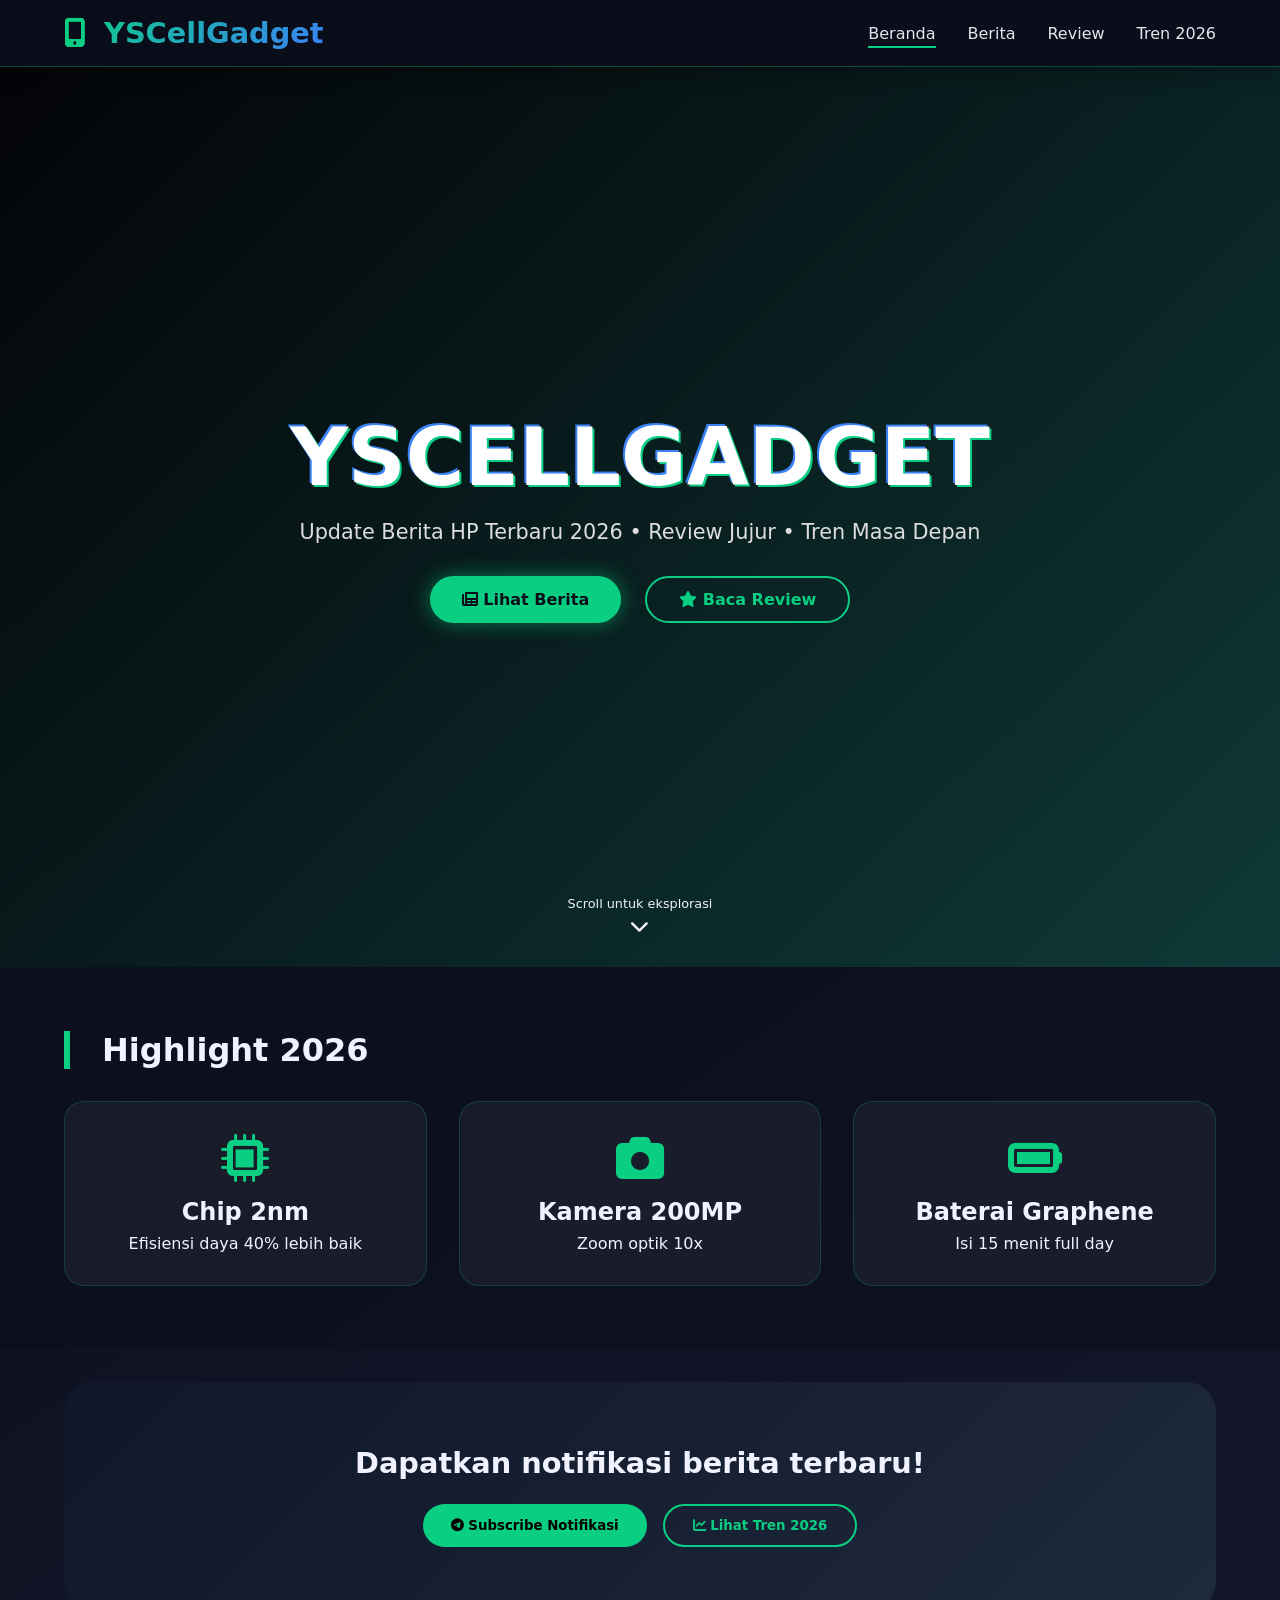
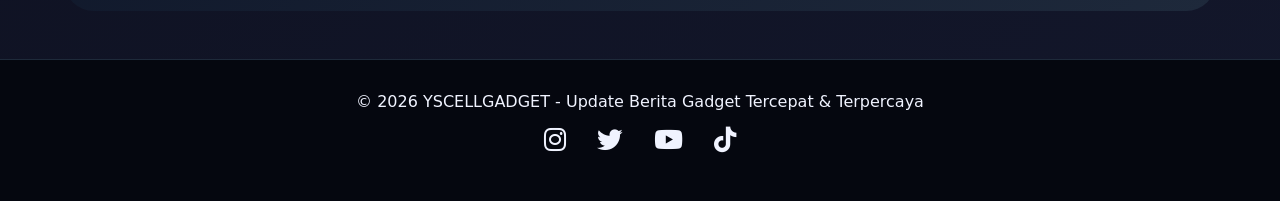
==== index.html @ 7f659b4b "Add files via upload" ====
<!DOCTYPE html>
<html lang="id">
<head>
    <meta charset="UTF-8">
    <meta name="viewport" content="width=device-width, initial-scale=1.0, user-scalable=yes">
    <title>YSCELLGADGET - Berita Gadget HP Terbaru 2026</title>
    <link rel="stylesheet" href="style.css">
    <!-- Font Awesome 6 (free) -->
    <link rel="stylesheet" href="https://cdnjs.cloudflare.com/ajax/libs/font-awesome/6.0.0-beta3/css/all.min.css">
</head>
<body>

<!-- NAVBAR -->
<nav class="navbar">
    <div class="logo">
        <i class="fas fa-mobile-alt"></i> YSCellGadget
    </div>
    <ul class="nav-links">
        <li><a href="#" data-page="home">Beranda</a></li>
        <li><a href="#" data-page="news">Berita</a></li>
        <li><a href="#" data-page="review">Review</a></li>
        <li><a href="#" data-page="trend">Tren 2026</a></li>
    </ul>
    <div class="menu-toggle" id="mobile-menu">
        <i class="fas fa-bars"></i>
    </div>
</nav>

<!-- MAIN CONTENT CONTAINER -->
<main id="main-content">
    <!-- HOME PAGE (dengan video background) -->
    <div id="home-page" class="page active-page">
        <!-- Video Background Hero -->
        <section class="video-hero">
            <video autoplay muted loop id="bg-video">
                <source src="https://www.image2url.com/r2/default/videos/1780243328849-69c71607-d5f4-4eeb-b271-77d3aed710c5.mp4" type="video/mp4">
                <!-- Fallback jika video tidak bisa diputar -->
                <source src="https://www.image2url.com/r2/default/videos/1780243328849-69c71607-d5f4-4eeb-b271-77d3aed710c5.mp4" type="video/mp4">
            </video>
            <div class="video-overlay"></div>
            <div class="hero-content">
                <h1 class="glitch-text">YSCELLGADGET</h1>
                <p class="hero-subtitle">Update Berita HP Terbaru 2026 • Review Jujur • Tren Masa Depan</p>
                <div class="hero-buttons">
                    <button class="hero-btn primary" data-nav="news"><i class="fas fa-newspaper"></i> Lihat Berita</button>
                    <button class="hero-btn secondary" data-nav="review"><i class="fas fa-star"></i> Baca Review</button>
                </div>
            </div>
            <div class="scroll-indicator">
                <span>Scroll untuk eksplorasi</span>
                <i class="fas fa-chevron-down"></i>
            </div>
        </section>

        <!-- Featured Products / Highlight -->
        <section class="featured-section">
            <h2 class="section-title"><i class="fas fa-fire-flame"></i> Highlight 2026</h2>
            <div class="featured-grid">
                <div class="featured-card">
                    <i class="fas fa-microchip"></i>
                    <h3>Chip 2nm</h3>
                    <p>Efisiensi daya 40% lebih baik</p>
                </div>
                <div class="featured-card">
                    <i class="fas fa-camera"></i>
                    <h3>Kamera 200MP</h3>
                    <p>Zoom optik 10x</p>
                </div>
                <div class="featured-card">
                    <i class="fas fa-battery-full"></i>
                    <h3>Baterai Graphene</h3>
                    <p>Isi 15 menit full day</p>
                </div>
            </div>
        </section>

        <!-- CTA Section -->
        <section class="cta-section">
            <h3>Dapatkan notifikasi berita terbaru!</h3>
            <div class="cta-buttons">
                <button class="cta-btn" id="subscribeNotif"><i class="fab fa-telegram"></i> Subscribe Notifikasi</button>
                <button class="cta-btn outline" data-nav="trend"><i class="fas fa-chart-line"></i> Lihat Tren 2026</button>
            </div>
        </section>
    </div>

    <!-- NEWS PAGE -->
    <div id="news-page" class="page">
        <section class="news-section">
            <h2 class="section-title"><i class="fas fa-newspaper"></i> Berita HP Terbaru 2026</h2>
            <div class="news-grid" id="newsGrid">
                <!-- Card akan diisi JavaScript -->
            </div>
        </section>
    </div>

    <!-- REVIEW PAGE -->
    <div id="review-page" class="page">
        <section class="review-section">
            <h2 class="section-title"><i class="fas fa-star"></i> Review Gadget 2026</h2>
            <div class="review-grid" id="reviewGrid"></div>
        </section>
    </div>

    <!-- TREND 2026 PAGE -->
    <div id="trend-page" class="page">
        <section class="trend-section">
            <h2 class="section-title"><i class="fas fa-chart-line"></i> Tren Teknologi 2026</h2>
            <div class="trend-container" id="trendContainer"></div>
        </section>
    </div>
</main>

<!-- SLIDER SECTION (hanya di home? tapi kita tampilkan di home melalui js? Biar rapi, home sudah punya video hero) -->
<!-- Tapi kita akan tambahkan slider kecil di home jika ingin, tapi karena sudah ada video, cukup -->

<!-- POPUP MODAL (animated popup) -->
<div id="newsModal" class="modal">
    <div class="modal-content">
        <span class="close-modal">&times;</span>
        <i class="fas fa-mobile-alt modal-icon"></i>
        <h3 id="modalTitle">Judul Berita</h3>
        <p id="modalDetail">Detail berita akan muncul di sini dengan animasi popup yang keren.</p>
        <button id="modalCloseBtn">Tutup</button>
    </div>
</div>

<!-- TOAST NOTIFICATION -->
<div id="toast" class="toast">
    <i class="fas fa-check-circle"></i>
    <span id="toastMessage">Notifikasi berhasil!</span>
</div>

<!-- FOOTER -->
<footer>
    <p>&copy; 2026 YSCELLGADGET - Update Berita Gadget Tercepat & Terpercaya</p>
    <div class="social-icons">
        <i class="fab fa-instagram"></i>
        <i class="fab fa-twitter"></i>
        <i class="fab fa-youtube"></i>
        <i class="fab fa-tiktok"></i>
    </div>
</footer>

<script src="script.js"></script>
</body>
</html>
---- style.css ----
/* RESET & GLOBAL */
* {
    margin: 0;
    padding: 0;
    box-sizing: border-box;
    font-family: 'Poppins', system-ui, -apple-system, 'Segoe UI', Roboto, sans-serif;
}

body {
    background: linear-gradient(145deg, #0b0d1a 0%, #13172b 100%);
    color: #f0f3ff;
    overflow-x: hidden;
}

/* navbar */
.navbar {
    display: flex;
    justify-content: space-between;
    align-items: center;
    padding: 1rem 5%;
    background: rgba(10, 15, 27, 0.85);
    backdrop-filter: blur(12px);
    position: sticky;
    top: 0;
    z-index: 100;
    border-bottom: 1px solid rgba(10, 207, 131, 0.3);
    box-shadow: 0 5px 20px rgba(0,0,0,0.3);
}

.logo {
    font-size: 1.8rem;
    font-weight: bold;
    background: linear-gradient(135deg, #0acf83, #3b82f6);
    -webkit-background-clip: text;
    background-clip: text;
    color: transparent;
}
.logo i {
    background: none;
    color: #0acf83;
    margin-right: 8px;
}

.nav-links {
    display: flex;
    gap: 2rem;
    list-style: none;
}
.nav-links a {
    color: #e2e8f0;
    text-decoration: none;
    font-weight: 500;
    transition: 0.3s;
    position: relative;
}
.nav-links a::after {
    content: '';
    position: absolute;
    bottom: -5px;
    left: 0;
    width: 0%;
    height: 2px;
    background: #0acf83;
    transition: 0.3s;
}
.nav-links a:hover::after,
.nav-links a.active-link::after {
    width: 100%;
}
.nav-links a:hover {
    color: #0acf83;
}

.menu-toggle {
    display: none;
    font-size: 1.8rem;
    cursor: pointer;
}

/* PAGE NAVIGATION */
.page {
    display: none;
    animation: fadeInPage 0.5s ease;
}
.active-page {
    display: block;
}
@keyframes fadeInPage {
    from { opacity: 0; transform: translateY(20px); }
    to { opacity: 1; transform: translateY(0); }
}

/* VIDEO HERO SECTION */
.video-hero {
    position: relative;
    height: 100vh;
    overflow: hidden;
    display: flex;
    align-items: center;
    justify-content: center;
}
#bg-video {
    position: absolute;
    top: 50%;
    left: 50%;
    min-width: 100%;
    min-height: 100%;
    width: auto;
    height: auto;
    transform: translateX(-50%) translateY(-50%);
    object-fit: cover;
    z-index: 1;
}
.video-overlay {
    position: absolute;
    top: 0;
    left: 0;
    width: 100%;
    height: 100%;
    background: linear-gradient(135deg, rgba(0,0,0,0.7), rgba(10,207,131,0.2));
    z-index: 2;
}
.hero-content {
    position: relative;
    z-index: 3;
    text-align: center;
    color: white;
    padding: 2rem;
    animation: slideUpFade 1s ease;
}
@keyframes slideUpFade {
    from { opacity: 0; transform: translateY(50px); }
    to { opacity: 1; transform: translateY(0); }
}
.glitch-text {
    font-size: 5rem;
    font-weight: bold;
    text-shadow: 2px 2px 0px #0acf83, -2px -2px 0px #3b82f6;
    animation: glitch 3s infinite;
}
@keyframes glitch {
    0%, 100% { transform: skew(0deg, 0deg); }
    95% { transform: skew(0deg, 0deg); }
    96% { transform: skew(5deg, 2deg); }
    97% { transform: skew(-3deg, -1deg); }
    98% { transform: skew(2deg, 1deg); }
}
.hero-subtitle {
    font-size: 1.3rem;
    margin: 1rem 0 2rem;
    color: #ddd;
}
.hero-buttons {
    display: flex;
    gap: 1.5rem;
    justify-content: center;
    flex-wrap: wrap;
}
.hero-btn {
    padding: 12px 32px;
    border-radius: 50px;
    font-size: 1rem;
    font-weight: bold;
    cursor: pointer;
    transition: 0.3s;
    border: none;
}
.hero-btn.primary {
    background: #0acf83;
    color: #0a0f1a;
    box-shadow: 0 0 20px rgba(10,207,131,0.5);
}
.hero-btn.primary:hover {
    transform: scale(1.05);
    background: #08b36f;
    box-shadow: 0 0 30px rgba(10,207,131,0.8);
}
.hero-btn.secondary {
    background: transparent;
    border: 2px solid #0acf83;
    color: #0acf83;
}
.hero-btn.secondary:hover {
    background: #0acf83;
    color: #0a0f1a;
    transform: scale(1.05);
}
.scroll-indicator {
    position: absolute;
    bottom: 30px;
    left: 50%;
    transform: translateX(-50%);
    z-index: 3;
    text-align: center;
    animation: bounce 2s infinite;
    cursor: pointer;
}
.scroll-indicator span {
    display: block;
    font-size: 0.8rem;
    margin-bottom: 5px;
}
.scroll-indicator i {
    font-size: 1.2rem;
}
@keyframes bounce {
    0%, 100% { transform: translateX(-50%) translateY(0); }
    50% { transform: translateX(-50%) translateY(10px); }
}

/* FEATURED SECTION */
.featured-section {
    padding: 4rem 5%;
    background: rgba(10, 15, 27, 0.5);
}
.section-title {
    font-size: 2rem;
    margin-bottom: 2rem;
    display: flex;
    align-items: center;
    gap: 12px;
    border-left: 6px solid #0acf83;
    padding-left: 20px;
}
.featured-grid {
    display: grid;
    grid-template-columns: repeat(auto-fit, minmax(250px, 1fr));
    gap: 2rem;
}
.featured-card {
    background: rgba(255,255,255,0.05);
    backdrop-filter: blur(10px);
    padding: 2rem;
    border-radius: 20px;
    text-align: center;
    transition: 0.3s;
    border: 1px solid rgba(10,207,131,0.2);
}
.featured-card:hover {
    transform: translateY(-10px);
    border-color: #0acf83;
}
.featured-card i {
    font-size: 3rem;
    color: #0acf83;
    margin-bottom: 1rem;
}
.featured-card h3 {
    font-size: 1.5rem;
    margin-bottom: 0.5rem;
}

/* CTA SECTION */
.cta-section {
    text-align: center;
    padding: 4rem 2rem;
    background: linear-gradient(135deg, #0f172a, #1e293b);
    margin: 2rem 5%;
    border-radius: 30px;
}
.cta-section h3 {
    font-size: 1.8rem;
    margin-bottom: 1.5rem;
}
.cta-buttons {
    display: flex;
    gap: 1rem;
    justify-content: center;
    flex-wrap: wrap;
}
.cta-btn {
    padding: 12px 28px;
    border-radius: 40px;
    background: #0acf83;
    border: none;
    font-weight: bold;
    cursor: pointer;
    transition: 0.3s;
}
.cta-btn.outline {
    background: transparent;
    border: 2px solid #0acf83;
    color: #0acf83;
}
.cta-btn:hover {
    transform: scale(1.05);
    background: #08b36f;
}
.cta-btn.outline:hover {
    background: #0acf83;
    color: #0a0f1a;
}

/* NEWS GRID SECTION */
.news-section, .review-section, .trend-section {
    padding: 3rem 5%;
    max-width: 1400px;
    margin: auto;
}
.news-grid, .review-grid {
    display: grid;
    grid-template-columns: repeat(auto-fit, minmax(300px, 1fr));
    gap: 2rem;
}
.news-card, .review-card {
    background: rgba(255,255,255,0.05);
    backdrop-filter: blur(5px);
    border-radius: 28px;
    overflow: hidden;
    transition: transform 0.4s, box-shadow 0.3s;
    border: 1px solid rgba(10,207,131,0.2);
}
.news-card:hover, .review-card:hover {
    transform: translateY(-10px);
    box-shadow: 0 20px 30px -10px rgba(0,0,0,0.5);
    border-color: #0acf83;
}
.news-card img, .review-card img {
    width: 100%;
    height: 200px;
    object-fit: cover;
}
.news-content, .review-content {
    padding: 1.5rem;
}
.read-more, .review-btn {
    background: none;
    border: none;
    color: #0acf83;
    font-weight: bold;
    cursor: pointer;
    transition: 0.2s;
    font-size: 1rem;
}
.read-more:hover, .review-btn:hover {
    letter-spacing: 1px;
    color: #55e0a5;
}
.rating {
    color: #ffc107;
    margin: 10px 0;
}

/* TREND CONTAINER */
.trend-container {
    display: grid;
    grid-template-columns: repeat(auto-fit, minmax(280px, 1fr));
    gap: 2rem;
}
.trend-card {
    background: linear-gradient(135deg, rgba(10,207,131,0.1), rgba(59,130,246,0.1));
    padding: 2rem;
    border-radius: 28px;
    text-align: center;
    border: 1px solid rgba(10,207,131,0.3);
    transition: 0.3s;
}
.trend-card:hover {
    transform: scale(1.02);
    border-color: #0acf83;
}
.trend-card i {
    font-size: 3rem;
    color: #0acf83;
}
.trend-number {
    font-size: 2rem;
    font-weight: bold;
    color: #0acf83;
    margin: 1rem 0;
}

/* MODAL POPUP */
.modal {
    display: none;
    position: fixed;
    top: 0; left: 0;
    width: 100%; height: 100%;
    background-color: rgba(0,0,0,0.8);
    backdrop-filter: blur(12px);
    z-index: 1000;
    justify-content: center;
    align-items: center;
}
.modal-content {
    background: linear-gradient(135deg, #1e293b, #0f172a);
    max-width: 500px;
    width: 85%;
    border-radius: 32px;
    padding: 2rem;
    text-align: center;
    border: 1px solid #0acf83;
    animation: popIn 0.5s cubic-bezier(0.34, 1.2, 0.64, 1);
}
.modal-icon {
    font-size: 3rem;
    color: #0acf83;
    margin-bottom: 1rem;
}
@keyframes popIn {
    0% { transform: scale(0.6); opacity: 0; }
    100% { transform: scale(1); opacity: 1; }
}
.close-modal {
    position: absolute;
    top: 18px;
    right: 22px;
    font-size: 2rem;
    cursor: pointer;
    transition: 0.2s;
}
.close-modal:hover {
    color: #0acf83;
    transform: rotate(90deg);
}
#modalCloseBtn {
    background: #0acf83;
    border: none;
    padding: 12px 24px;
    border-radius: 40px;
    font-weight: bold;
    cursor: pointer;
    margin-top: 10px;
}

/* TOAST NOTIFICATION */
.toast {
    position: fixed;
    bottom: 30px;
    right: 30px;
    background: #0acf83;
    color: #0a0f1a;
    padding: 1rem 2rem;
    border-radius: 50px;
    display: flex;
    align-items: center;
    gap: 12px;
    transform: translateX(400px);
    transition: transform 0.3s ease;
    z-index: 1100;
    font-weight: bold;
}
.toast.show {
    transform: translateX(0);
}
.toast i {
    font-size: 1.3rem;
}

/* footer */
footer {
    text-align: center;
    padding: 2rem;
    background: #05070f;
    margin-top: 3rem;
    border-top: 1px solid #1e2a3a;
}
.social-icons i {
    font-size: 1.6rem;
    margin: 1rem 0.8rem;
    cursor: pointer;
    transition: 0.2s;
}
.social-icons i:hover {
    color: #0acf83;
    transform: translateY(-5px);
}

/* responsive */
@media (max-width: 768px) {
    .nav-links {
        display: none;
        flex-direction: column;
        position: absolute;
        top: 70px;
        left: 0;
        width: 100%;
        background: #0b0e1ae6;
        backdrop-filter: blur(20px);
        padding: 1rem;
        text-align: center;
        gap: 1rem;
    }
    .nav-links.active {
        display: flex;
    }
    .menu-toggle {
        display: block;
    }
    .glitch-text {
        font-size: 2.5rem;
    }
    .hero-subtitle {
        font-size: 1rem;
    }
}
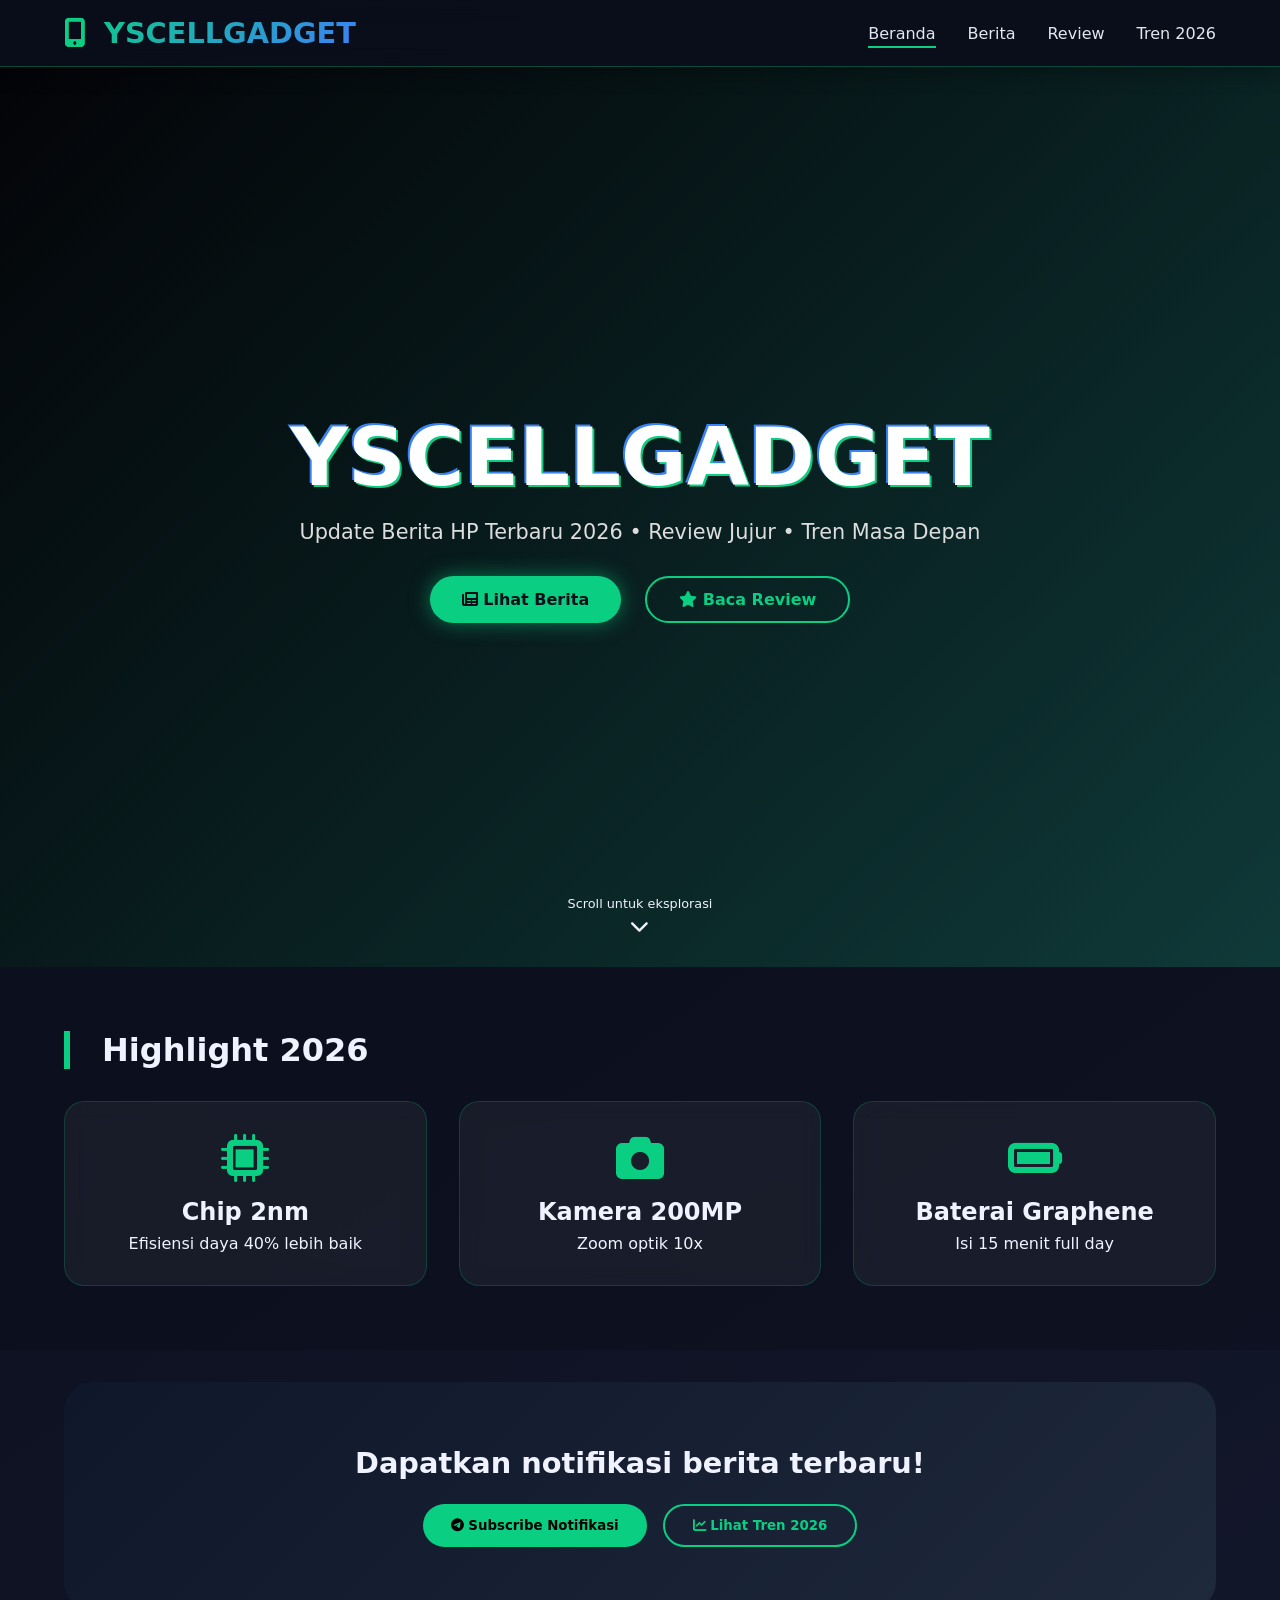
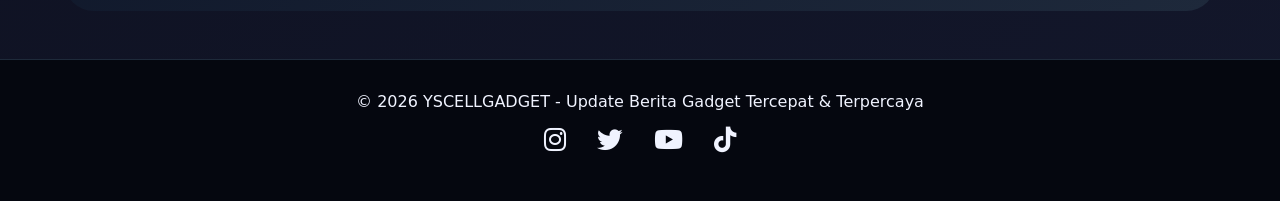
==== commit f4b1e365: "Add files via upload" ====
--- a/index.html
+++ b/index.html
@@ -5,15 +5,13 @@
     <meta name="viewport" content="width=device-width, initial-scale=1.0, user-scalable=yes">
     <title>YSCELLGADGET - Berita Gadget HP Terbaru 2026</title>
     <link rel="stylesheet" href="style.css">
-    <!-- Font Awesome 6 (free) -->
     <link rel="stylesheet" href="https://cdnjs.cloudflare.com/ajax/libs/font-awesome/6.0.0-beta3/css/all.min.css">
 </head>
 <body>
 
-<!-- NAVBAR -->
 <nav class="navbar">
     <div class="logo">
-        <i class="fas fa-mobile-alt"></i> YSCellGadget
+        <i class="fas fa-mobile-alt"></i> YSCELLGADGET
     </div>
     <ul class="nav-links">
         <li><a href="#" data-page="home">Beranda</a></li>
@@ -26,15 +24,10 @@
     </div>
 </nav>
 
-<!-- MAIN CONTENT CONTAINER -->
 <main id="main-content">
-    <!-- HOME PAGE (dengan video background) -->
     <div id="home-page" class="page active-page">
-        <!-- Video Background Hero -->
         <section class="video-hero">
             <video autoplay muted loop id="bg-video">
-                <source src="https://www.image2url.com/r2/default/videos/1780243328849-69c71607-d5f4-4eeb-b271-77d3aed710c5.mp4" type="video/mp4">
-                <!-- Fallback jika video tidak bisa diputar -->
                 <source src="https://www.image2url.com/r2/default/videos/1780243328849-69c71607-d5f4-4eeb-b271-77d3aed710c5.mp4" type="video/mp4">
             </video>
             <div class="video-overlay"></div>
@@ -52,7 +45,6 @@
             </div>
         </section>
 
-        <!-- Featured Products / Highlight -->
         <section class="featured-section">
             <h2 class="section-title"><i class="fas fa-fire-flame"></i> Highlight 2026</h2>
             <div class="featured-grid">
@@ -74,7 +66,6 @@
             </div>
         </section>
 
-        <!-- CTA Section -->
         <section class="cta-section">
             <h3>Dapatkan notifikasi berita terbaru!</h3>
             <div class="cta-buttons">
@@ -84,17 +75,13 @@
         </section>
     </div>
 
-    <!-- NEWS PAGE -->
     <div id="news-page" class="page">
         <section class="news-section">
             <h2 class="section-title"><i class="fas fa-newspaper"></i> Berita HP Terbaru 2026</h2>
-            <div class="news-grid" id="newsGrid">
-                <!-- Card akan diisi JavaScript -->
-            </div>
+            <div class="news-grid" id="newsGrid"></div>
         </section>
     </div>
 
-    <!-- REVIEW PAGE -->
     <div id="review-page" class="page">
         <section class="review-section">
             <h2 class="section-title"><i class="fas fa-star"></i> Review Gadget 2026</h2>
@@ -102,7 +89,6 @@
         </section>
     </div>
 
-    <!-- TREND 2026 PAGE -->
     <div id="trend-page" class="page">
         <section class="trend-section">
             <h2 class="section-title"><i class="fas fa-chart-line"></i> Tren Teknologi 2026</h2>
@@ -111,27 +97,21 @@
     </div>
 </main>
 
-<!-- SLIDER SECTION (hanya di home? tapi kita tampilkan di home melalui js? Biar rapi, home sudah punya video hero) -->
-<!-- Tapi kita akan tambahkan slider kecil di home jika ingin, tapi karena sudah ada video, cukup -->
-
-<!-- POPUP MODAL (animated popup) -->
 <div id="newsModal" class="modal">
     <div class="modal-content">
         <span class="close-modal">&times;</span>
         <i class="fas fa-mobile-alt modal-icon"></i>
         <h3 id="modalTitle">Judul Berita</h3>
-        <p id="modalDetail">Detail berita akan muncul di sini dengan animasi popup yang keren.</p>
+        <p id="modalDetail">Detail berita akan muncul di sini.</p>
         <button id="modalCloseBtn">Tutup</button>
     </div>
 </div>
 
-<!-- TOAST NOTIFICATION -->
 <div id="toast" class="toast">
     <i class="fas fa-check-circle"></i>
     <span id="toastMessage">Notifikasi berhasil!</span>
 </div>
 
-<!-- FOOTER -->
 <footer>
     <p>&copy; 2026 YSCELLGADGET - Update Berita Gadget Tercepat & Terpercaya</p>
     <div class="social-icons">
@@ -143,5 +123,31 @@
 </footer>
 
 <script src="script.js"></script>
+<script>
+    // Auto-refresh data ketika admin mengupdate (setiap 5 detik)
+    let lastDataHash = '';
+    
+    function checkForUpdates() {
+        const currentNews = localStorage.getItem('yscellgadget_news');
+        const currentReviews = localStorage.getItem('yscellgadget_reviews');
+        const currentTrends = localStorage.getItem('yscellgadget_trends');
+        const currentHash = (currentNews || '') + (currentReviews || '') + (currentTrends || '');
+        
+        if (currentHash !== lastDataHash && lastDataHash !== '') {
+            // Data berubah, reload konten
+            if (window.loadAllDataFromStorage) {
+                window.loadAllDataFromStorage();
+            }
+            if (window.renderNews) window.renderNews();
+            if (window.renderReviews) window.renderReviews();
+            if (window.renderTrends) window.renderTrends();
+            showToast('📱 Konten website telah diperbarui oleh admin!');
+        }
+        lastDataHash = currentHash;
+    }
+    
+    // Cek update setiap 3 detik
+    setInterval(checkForUpdates, 3000);
+</script>
 </body>
 </html>
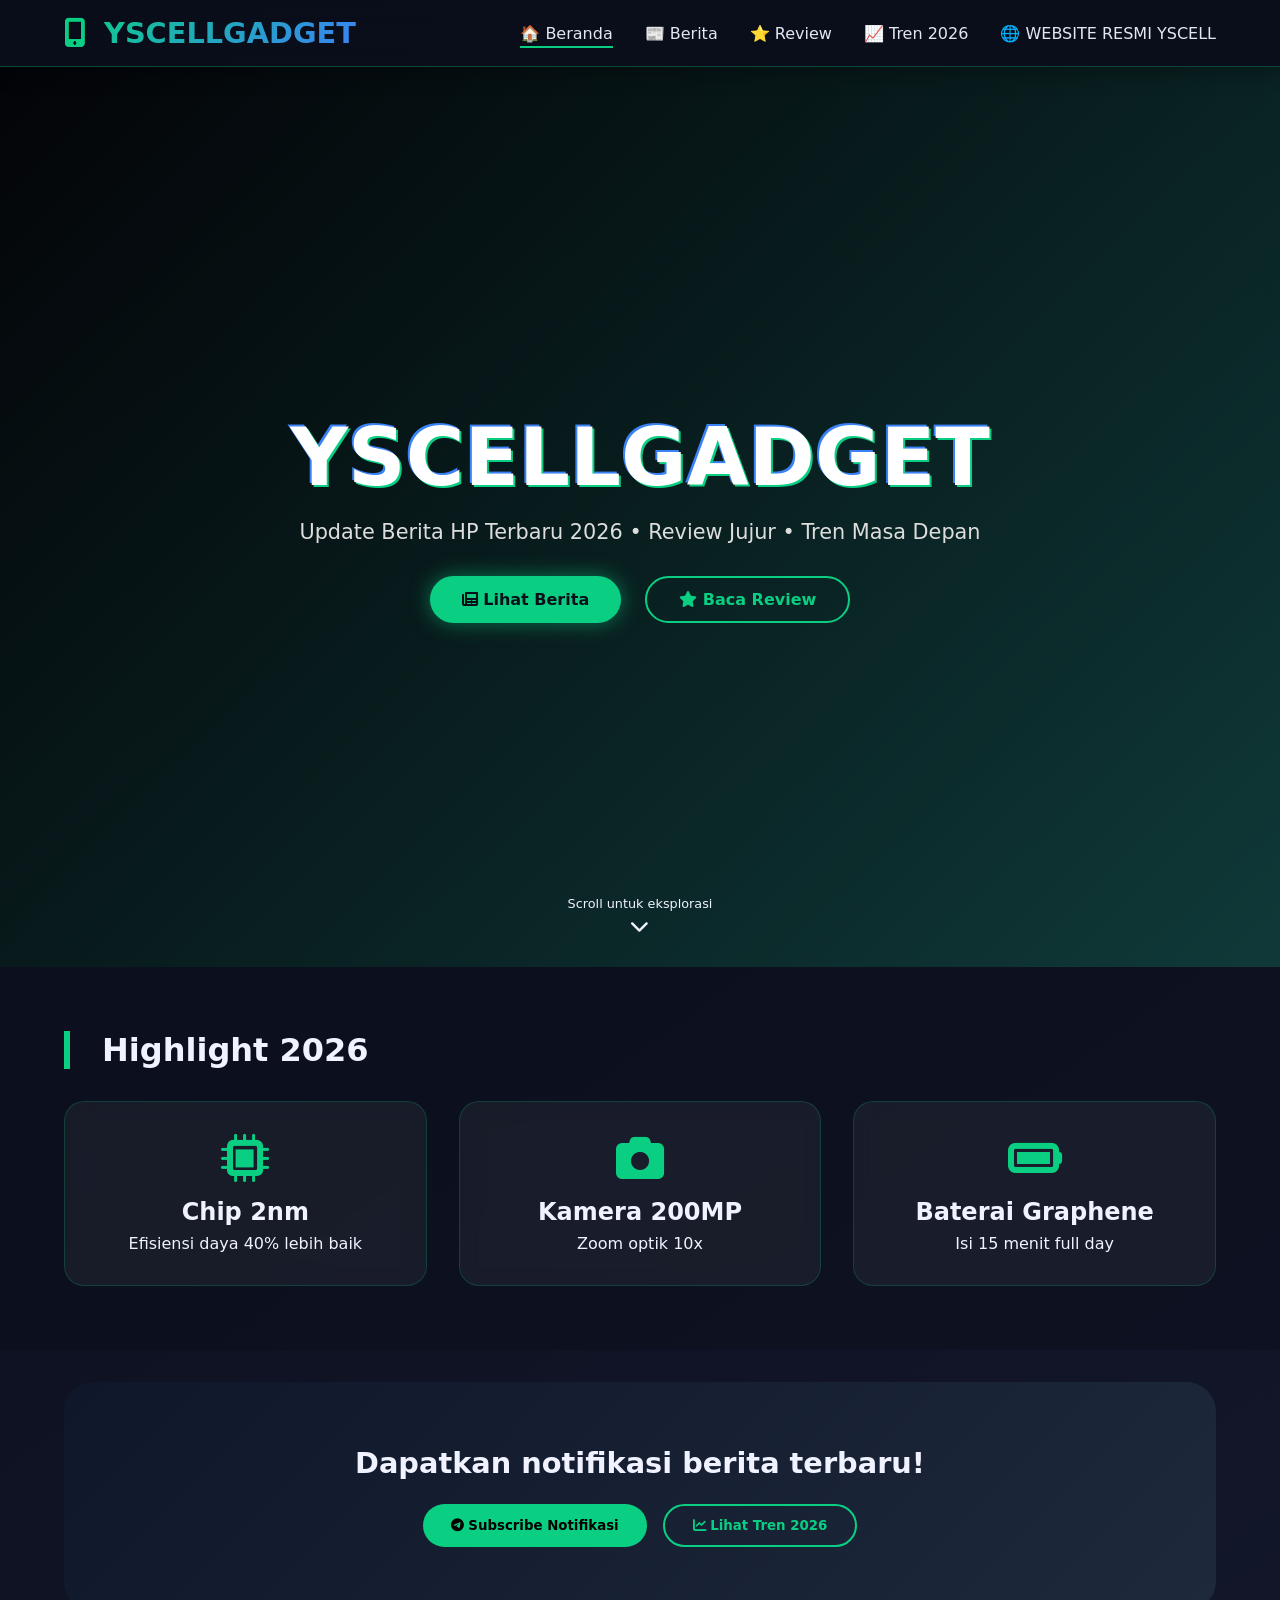
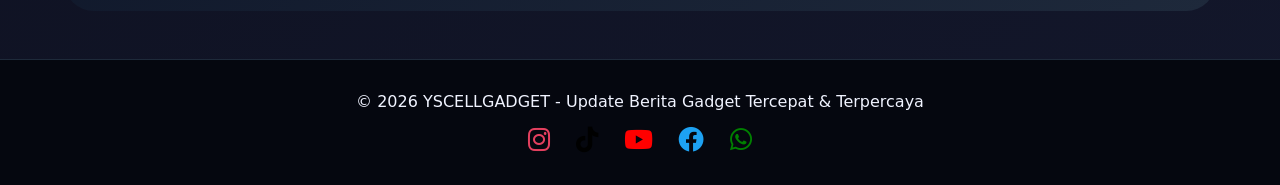
==== commit 092ac5e0: "Add files via upload" ====
--- a/index.html
+++ b/index.html
@@ -1,153 +1,160 @@
-<!DOCTYPE html>
-<html lang="id">
-<head>
-    <meta charset="UTF-8">
-    <meta name="viewport" content="width=device-width, initial-scale=1.0, user-scalable=yes">
-    <title>YSCELLGADGET - Berita Gadget HP Terbaru 2026</title>
-    <link rel="stylesheet" href="style.css">
-    <link rel="stylesheet" href="https://cdnjs.cloudflare.com/ajax/libs/font-awesome/6.0.0-beta3/css/all.min.css">
-</head>
-<body>
-
-<nav class="navbar">
-    <div class="logo">
-        <i class="fas fa-mobile-alt"></i> YSCELLGADGET
-    </div>
-    <ul class="nav-links">
-        <li><a href="#" data-page="home">Beranda</a></li>
-        <li><a href="#" data-page="news">Berita</a></li>
-        <li><a href="#" data-page="review">Review</a></li>
-        <li><a href="#" data-page="trend">Tren 2026</a></li>
-    </ul>
-    <div class="menu-toggle" id="mobile-menu">
-        <i class="fas fa-bars"></i>
-    </div>
-</nav>
-
-<main id="main-content">
-    <div id="home-page" class="page active-page">
-        <section class="video-hero">
-            <video autoplay muted loop id="bg-video">
-                <source src="https://www.image2url.com/r2/default/videos/1780243328849-69c71607-d5f4-4eeb-b271-77d3aed710c5.mp4" type="video/mp4">
-            </video>
-            <div class="video-overlay"></div>
-            <div class="hero-content">
-                <h1 class="glitch-text">YSCELLGADGET</h1>
-                <p class="hero-subtitle">Update Berita HP Terbaru 2026 • Review Jujur • Tren Masa Depan</p>
-                <div class="hero-buttons">
-                    <button class="hero-btn primary" data-nav="news"><i class="fas fa-newspaper"></i> Lihat Berita</button>
-                    <button class="hero-btn secondary" data-nav="review"><i class="fas fa-star"></i> Baca Review</button>
-                </div>
-            </div>
-            <div class="scroll-indicator">
-                <span>Scroll untuk eksplorasi</span>
-                <i class="fas fa-chevron-down"></i>
-            </div>
-        </section>
-
-        <section class="featured-section">
-            <h2 class="section-title"><i class="fas fa-fire-flame"></i> Highlight 2026</h2>
-            <div class="featured-grid">
-                <div class="featured-card">
-                    <i class="fas fa-microchip"></i>
-                    <h3>Chip 2nm</h3>
-                    <p>Efisiensi daya 40% lebih baik</p>
-                </div>
-                <div class="featured-card">
-                    <i class="fas fa-camera"></i>
-                    <h3>Kamera 200MP</h3>
-                    <p>Zoom optik 10x</p>
-                </div>
-                <div class="featured-card">
-                    <i class="fas fa-battery-full"></i>
-                    <h3>Baterai Graphene</h3>
-                    <p>Isi 15 menit full day</p>
-                </div>
-            </div>
-        </section>
-
-        <section class="cta-section">
-            <h3>Dapatkan notifikasi berita terbaru!</h3>
-            <div class="cta-buttons">
-                <button class="cta-btn" id="subscribeNotif"><i class="fab fa-telegram"></i> Subscribe Notifikasi</button>
-                <button class="cta-btn outline" data-nav="trend"><i class="fas fa-chart-line"></i> Lihat Tren 2026</button>
-            </div>
-        </section>
-    </div>
-
-    <div id="news-page" class="page">
-        <section class="news-section">
-            <h2 class="section-title"><i class="fas fa-newspaper"></i> Berita HP Terbaru 2026</h2>
-            <div class="news-grid" id="newsGrid"></div>
-        </section>
-    </div>
-
-    <div id="review-page" class="page">
-        <section class="review-section">
-            <h2 class="section-title"><i class="fas fa-star"></i> Review Gadget 2026</h2>
-            <div class="review-grid" id="reviewGrid"></div>
-        </section>
-    </div>
-
-    <div id="trend-page" class="page">
-        <section class="trend-section">
-            <h2 class="section-title"><i class="fas fa-chart-line"></i> Tren Teknologi 2026</h2>
-            <div class="trend-container" id="trendContainer"></div>
-        </section>
-    </div>
-</main>
-
-<div id="newsModal" class="modal">
-    <div class="modal-content">
-        <span class="close-modal">&times;</span>
-        <i class="fas fa-mobile-alt modal-icon"></i>
-        <h3 id="modalTitle">Judul Berita</h3>
-        <p id="modalDetail">Detail berita akan muncul di sini.</p>
-        <button id="modalCloseBtn">Tutup</button>
-    </div>
-</div>
-
-<div id="toast" class="toast">
-    <i class="fas fa-check-circle"></i>
-    <span id="toastMessage">Notifikasi berhasil!</span>
-</div>
-
-<footer>
-    <p>&copy; 2026 YSCELLGADGET - Update Berita Gadget Tercepat & Terpercaya</p>
-    <div class="social-icons">
-        <i class="fab fa-instagram"></i>
-        <i class="fab fa-twitter"></i>
-        <i class="fab fa-youtube"></i>
-        <i class="fab fa-tiktok"></i>
-    </div>
-</footer>
-
-<script src="script.js"></script>
-<script>
-    // Auto-refresh data ketika admin mengupdate (setiap 5 detik)
-    let lastDataHash = '';
-    
-    function checkForUpdates() {
-        const currentNews = localStorage.getItem('yscellgadget_news');
-        const currentReviews = localStorage.getItem('yscellgadget_reviews');
-        const currentTrends = localStorage.getItem('yscellgadget_trends');
-        const currentHash = (currentNews || '') + (currentReviews || '') + (currentTrends || '');
-        
-        if (currentHash !== lastDataHash && lastDataHash !== '') {
-            // Data berubah, reload konten
-            if (window.loadAllDataFromStorage) {
-                window.loadAllDataFromStorage();
-            }
-            if (window.renderNews) window.renderNews();
-            if (window.renderReviews) window.renderReviews();
-            if (window.renderTrends) window.renderTrends();
-            showToast('📱 Konten website telah diperbarui oleh admin!');
-        }
-        lastDataHash = currentHash;
-    }
-    
-    // Cek update setiap 3 detik
-    setInterval(checkForUpdates, 3000);
-</script>
-</body>
+<!DOCTYPE html>
+<html lang="id">
+<head>
+    <meta charset="UTF-8">
+    <meta name="viewport" content="width=device-width, initial-scale=1.0, user-scalable=yes">
+    <title>YSCELLGADGET - Berita Gadget HP Terbaru 2026</title>
+    <link rel="stylesheet" href="style.css">
+    <link rel="stylesheet" href="https://cdnjs.cloudflare.com/ajax/libs/font-awesome/6.0.0-beta3/css/all.min.css">
+</head>
+<body>
+
+<nav class="navbar">
+    <div class="logo">
+        <i class="fas fa-mobile-alt"></i> YSCELLGADGET
+    </div>
+    <ul class="nav-links">
+        <li><a href="#" data-page="home" class="nav-home">🏠 Beranda</a></li>
+        <li><a href="#" data-page="news" class="nav-news">📰 Berita</a></li>
+        <li><a href="#" data-page="review" class="nav-review">⭐ Review</a></li>
+        <li><a href="#" data-page="trend" class="nav-trend">📈 Tren 2026</a></li>
+        <li><a href="#" data-page="officialweb" class="nav-offi">🌐 WEBSITE RESMI YSCELL</a></li>
+    </ul>
+    <div class="menu-toggle" id="mobile-menu">
+        <i class="fas fa-bars"></i>
+    </div>
+</nav>
+
+<main id="main-content">
+    <!-- MODUL 1: BERANDA -->
+    <div id="home-page" class="page active-page" data-module="home">
+        <section class="video-hero">
+            <video autoplay muted loop id="bg-video">
+                <source src="https://www.image2url.com/r2/default/videos/1780243328849-69c71607-d5f4-4eeb-b271-77d3aed710c5.mp4" type="video/mp4">
+            </video>
+            <div class="video-overlay"></div>
+            <div class="hero-content">
+                <h1 class="glitch-text">YSCELLGADGET</h1>
+                <p class="hero-subtitle">Update Berita HP Terbaru 2026 • Review Jujur • Tren Masa Depan</p>
+                <div class="hero-buttons">
+                    <button class="hero-btn primary" data-nav="news"><i class="fas fa-newspaper"></i> Lihat Berita</button>
+                    <button class="hero-btn secondary" data-nav="review"><i class="fas fa-star"></i> Baca Review</button>
+                </div>
+            </div>
+            <div class="scroll-indicator">
+                <span>Scroll untuk eksplorasi</span>
+                <i class="fas fa-chevron-down"></i>
+            </div>
+        </section>
+
+        <section class="featured-section">
+            <h2 class="section-title section-title-home"><i class="fas fa-fire-flame"></i> Highlight 2026</h2>
+            <div class="featured-grid">
+                <div class="featured-card">
+                    <i class="fas fa-microchip"></i>
+                    <h3>Chip 2nm</h3>
+                    <p>Efisiensi daya 40% lebih baik</p>
+                </div>
+                <div class="featured-card">
+                    <i class="fas fa-camera"></i>
+                    <h3>Kamera 200MP</h3>
+                    <p>Zoom optik 10x</p>
+                </div>
+                <div class="featured-card">
+                    <i class="fas fa-battery-full"></i>
+                    <h3>Baterai Graphene</h3>
+                    <p>Isi 15 menit full day</p>
+                </div>
+            </div>
+        </section>
+
+        <section class="cta-section">
+            <h3>Dapatkan notifikasi berita terbaru!</h3>
+            <div class="cta-buttons">
+                <button class="cta-btn" id="subscribeNotif"><i class="fab fa-telegram"></i> Subscribe Notifikasi</button>
+                <button class="cta-btn outline" data-nav="trend"><i class="fas fa-chart-line"></i> Lihat Tren 2026</button>
+            </div>
+        </section>
+    </div>
+
+    <!-- MODUL 2: BERITA -->
+    <div id="news-page" class="page" data-module="news">
+        <section class="news-section">
+            <h2 class="section-title section-title-news"><i class="fas fa-newspaper"></i> Berita HP Terbaru 2026</h2>
+            <div class="module-badge module-badge-news">📰 MODUL BERITA</div>
+            <div class="news-grid" id="newsGrid"></div>
+        </section>
+    </div>
+
+    <!-- MODUL 3: REVIEW -->
+    <div id="review-page" class="page" data-module="review">
+        <section class="review-section">
+            <h2 class="section-title section-title-review"><i class="fas fa-star"></i> Review Gadget 2026</h2>
+            <div class="module-badge module-badge-review">⭐ MODUL REVIEW</div>
+            <div class="review-grid" id="reviewGrid"></div>
+        </section>
+    </div>
+
+    <!-- MODUL 4: TREN 2026 -->
+    <div id="trend-page" class="page" data-module="trend">
+        <section class="trend-section">
+            <h2 class="section-title section-title-trend"><i class="fas fa-chart-line"></i> Tren Teknologi 2026</h2>
+            <div class="module-badge module-badge-trend">📈 MODUL TREN</div>
+            <div class="trend-container" id="trendContainer"></div>
+        </section>
+    </div>
+
+    <!-- MODUL 5: WEBSITE RESMI YSCELL -->
+    <div id="officialweb-page" class="page" data-module="officialweb">
+        <section class="officialweb-section">
+            <h2 class="section-title section-title-officialweb">
+                <i class="fas fa-globe"></i> WEBSITE RESMI YSCELL
+            </h2>
+            <div class="module-badge module-badge-officialweb">🌐 MODUL WEBSITE RESMI - SEMUA VERSI</div>
+            
+            <!-- BIODATA YSCELL -->
+            <div class="biodata-card" id="biodataContainer"></div>
+            
+            <!-- WEBSITE UTAMA -->
+            <div class="officialweb-category">
+                <h3><i class="fas fa-crown"></i> WEBSITE UTAMA</h3>
+                <div class="officialweb-grid" id="mainWebsiteContainer"></div>
+            </div>
+            
+            <!-- WEBSITE VERSI 1-7 -->
+            <div class="officialweb-category">
+                <h3><i class="fas fa-history"></i> HISTORY VERSI WEBSITE YSCELL</h3>
+                <div class="officialweb-grid" id="versionWebsiteContainer"></div>
+            </div>
+            
+            <!-- STATISTIK & INFORMASI -->
+            <div class="officialweb-stats" id="statsContainer"></div>
+        </section>
+    </div>
+</main>
+
+<!-- MODAL POPUP -->
+<div id="newsModal" class="modal">
+    <div class="modal-content">
+        <span class="close-modal">&times;</span>
+        <i class="fas fa-mobile-alt modal-icon"></i>
+        <h3 id="modalTitle">Judul Berita</h3>
+        <p id="modalDetail">Detail berita akan muncul di sini.</p>
+        <button id="modalCloseBtn">Tutup</button>
+    </div>
+</div>
+
+<!-- TOAST NOTIFICATION -->
+<div id="toast" class="toast">
+    <i class="fas fa-check-circle"></i>
+    <span id="toastMessage">Notifikasi berhasil!</span>
+</div>
+
+<footer>
+    <p>&copy; 2026 YSCELLGADGET - Update Berita Gadget Tercepat & Terpercaya</p>
+    <div class="social-icons" id="socialIconsContainer"></div>
+</footer>
+
+<script src="script.js"></script>
+</body>
 </html>
--- a/style.css
+++ b/style.css
@@ -1,496 +1,746 @@
-/* RESET & GLOBAL */
-* {
-    margin: 0;
-    padding: 0;
-    box-sizing: border-box;
-    font-family: 'Poppins', system-ui, -apple-system, 'Segoe UI', Roboto, sans-serif;
-}
-
-body {
-    background: linear-gradient(145deg, #0b0d1a 0%, #13172b 100%);
-    color: #f0f3ff;
-    overflow-x: hidden;
-}
-
-/* navbar */
-.navbar {
-    display: flex;
-    justify-content: space-between;
-    align-items: center;
-    padding: 1rem 5%;
-    background: rgba(10, 15, 27, 0.85);
-    backdrop-filter: blur(12px);
-    position: sticky;
-    top: 0;
-    z-index: 100;
-    border-bottom: 1px solid rgba(10, 207, 131, 0.3);
-    box-shadow: 0 5px 20px rgba(0,0,0,0.3);
-}
-
-.logo {
-    font-size: 1.8rem;
-    font-weight: bold;
-    background: linear-gradient(135deg, #0acf83, #3b82f6);
-    -webkit-background-clip: text;
-    background-clip: text;
-    color: transparent;
-}
-.logo i {
-    background: none;
-    color: #0acf83;
-    margin-right: 8px;
-}
-
-.nav-links {
-    display: flex;
-    gap: 2rem;
-    list-style: none;
-}
-.nav-links a {
-    color: #e2e8f0;
-    text-decoration: none;
-    font-weight: 500;
-    transition: 0.3s;
-    position: relative;
-}
-.nav-links a::after {
-    content: '';
-    position: absolute;
-    bottom: -5px;
-    left: 0;
-    width: 0%;
-    height: 2px;
-    background: #0acf83;
-    transition: 0.3s;
-}
-.nav-links a:hover::after,
-.nav-links a.active-link::after {
-    width: 100%;
-}
-.nav-links a:hover {
-    color: #0acf83;
-}
-
-.menu-toggle {
-    display: none;
-    font-size: 1.8rem;
-    cursor: pointer;
-}
-
-/* PAGE NAVIGATION */
-.page {
-    display: none;
-    animation: fadeInPage 0.5s ease;
-}
-.active-page {
-    display: block;
-}
-@keyframes fadeInPage {
-    from { opacity: 0; transform: translateY(20px); }
-    to { opacity: 1; transform: translateY(0); }
-}
-
-/* VIDEO HERO SECTION */
-.video-hero {
-    position: relative;
-    height: 100vh;
-    overflow: hidden;
-    display: flex;
-    align-items: center;
-    justify-content: center;
-}
-#bg-video {
-    position: absolute;
-    top: 50%;
-    left: 50%;
-    min-width: 100%;
-    min-height: 100%;
-    width: auto;
-    height: auto;
-    transform: translateX(-50%) translateY(-50%);
-    object-fit: cover;
-    z-index: 1;
-}
-.video-overlay {
-    position: absolute;
-    top: 0;
-    left: 0;
-    width: 100%;
-    height: 100%;
-    background: linear-gradient(135deg, rgba(0,0,0,0.7), rgba(10,207,131,0.2));
-    z-index: 2;
-}
-.hero-content {
-    position: relative;
-    z-index: 3;
-    text-align: center;
-    color: white;
-    padding: 2rem;
-    animation: slideUpFade 1s ease;
-}
-@keyframes slideUpFade {
-    from { opacity: 0; transform: translateY(50px); }
-    to { opacity: 1; transform: translateY(0); }
-}
-.glitch-text {
-    font-size: 5rem;
-    font-weight: bold;
-    text-shadow: 2px 2px 0px #0acf83, -2px -2px 0px #3b82f6;
-    animation: glitch 3s infinite;
-}
-@keyframes glitch {
-    0%, 100% { transform: skew(0deg, 0deg); }
-    95% { transform: skew(0deg, 0deg); }
-    96% { transform: skew(5deg, 2deg); }
-    97% { transform: skew(-3deg, -1deg); }
-    98% { transform: skew(2deg, 1deg); }
-}
-.hero-subtitle {
-    font-size: 1.3rem;
-    margin: 1rem 0 2rem;
-    color: #ddd;
-}
-.hero-buttons {
-    display: flex;
-    gap: 1.5rem;
-    justify-content: center;
-    flex-wrap: wrap;
-}
-.hero-btn {
-    padding: 12px 32px;
-    border-radius: 50px;
-    font-size: 1rem;
-    font-weight: bold;
-    cursor: pointer;
-    transition: 0.3s;
-    border: none;
-}
-.hero-btn.primary {
-    background: #0acf83;
-    color: #0a0f1a;
-    box-shadow: 0 0 20px rgba(10,207,131,0.5);
-}
-.hero-btn.primary:hover {
-    transform: scale(1.05);
-    background: #08b36f;
-    box-shadow: 0 0 30px rgba(10,207,131,0.8);
-}
-.hero-btn.secondary {
-    background: transparent;
-    border: 2px solid #0acf83;
-    color: #0acf83;
-}
-.hero-btn.secondary:hover {
-    background: #0acf83;
-    color: #0a0f1a;
-    transform: scale(1.05);
-}
-.scroll-indicator {
-    position: absolute;
-    bottom: 30px;
-    left: 50%;
-    transform: translateX(-50%);
-    z-index: 3;
-    text-align: center;
-    animation: bounce 2s infinite;
-    cursor: pointer;
-}
-.scroll-indicator span {
-    display: block;
-    font-size: 0.8rem;
-    margin-bottom: 5px;
-}
-.scroll-indicator i {
-    font-size: 1.2rem;
-}
-@keyframes bounce {
-    0%, 100% { transform: translateX(-50%) translateY(0); }
-    50% { transform: translateX(-50%) translateY(10px); }
-}
-
-/* FEATURED SECTION */
-.featured-section {
-    padding: 4rem 5%;
-    background: rgba(10, 15, 27, 0.5);
-}
-.section-title {
-    font-size: 2rem;
-    margin-bottom: 2rem;
-    display: flex;
-    align-items: center;
-    gap: 12px;
-    border-left: 6px solid #0acf83;
-    padding-left: 20px;
-}
-.featured-grid {
-    display: grid;
-    grid-template-columns: repeat(auto-fit, minmax(250px, 1fr));
-    gap: 2rem;
-}
-.featured-card {
-    background: rgba(255,255,255,0.05);
-    backdrop-filter: blur(10px);
-    padding: 2rem;
-    border-radius: 20px;
-    text-align: center;
-    transition: 0.3s;
-    border: 1px solid rgba(10,207,131,0.2);
-}
-.featured-card:hover {
-    transform: translateY(-10px);
-    border-color: #0acf83;
-}
-.featured-card i {
-    font-size: 3rem;
-    color: #0acf83;
-    margin-bottom: 1rem;
-}
-.featured-card h3 {
-    font-size: 1.5rem;
-    margin-bottom: 0.5rem;
-}
-
-/* CTA SECTION */
-.cta-section {
-    text-align: center;
-    padding: 4rem 2rem;
-    background: linear-gradient(135deg, #0f172a, #1e293b);
-    margin: 2rem 5%;
-    border-radius: 30px;
-}
-.cta-section h3 {
-    font-size: 1.8rem;
-    margin-bottom: 1.5rem;
-}
-.cta-buttons {
-    display: flex;
-    gap: 1rem;
-    justify-content: center;
-    flex-wrap: wrap;
-}
-.cta-btn {
-    padding: 12px 28px;
-    border-radius: 40px;
-    background: #0acf83;
-    border: none;
-    font-weight: bold;
-    cursor: pointer;
-    transition: 0.3s;
-}
-.cta-btn.outline {
-    background: transparent;
-    border: 2px solid #0acf83;
-    color: #0acf83;
-}
-.cta-btn:hover {
-    transform: scale(1.05);
-    background: #08b36f;
-}
-.cta-btn.outline:hover {
-    background: #0acf83;
-    color: #0a0f1a;
-}
-
-/* NEWS GRID SECTION */
-.news-section, .review-section, .trend-section {
-    padding: 3rem 5%;
-    max-width: 1400px;
-    margin: auto;
-}
-.news-grid, .review-grid {
-    display: grid;
-    grid-template-columns: repeat(auto-fit, minmax(300px, 1fr));
-    gap: 2rem;
-}
-.news-card, .review-card {
-    background: rgba(255,255,255,0.05);
-    backdrop-filter: blur(5px);
-    border-radius: 28px;
-    overflow: hidden;
-    transition: transform 0.4s, box-shadow 0.3s;
-    border: 1px solid rgba(10,207,131,0.2);
-}
-.news-card:hover, .review-card:hover {
-    transform: translateY(-10px);
-    box-shadow: 0 20px 30px -10px rgba(0,0,0,0.5);
-    border-color: #0acf83;
-}
-.news-card img, .review-card img {
-    width: 100%;
-    height: 200px;
-    object-fit: cover;
-}
-.news-content, .review-content {
-    padding: 1.5rem;
-}
-.read-more, .review-btn {
-    background: none;
-    border: none;
-    color: #0acf83;
-    font-weight: bold;
-    cursor: pointer;
-    transition: 0.2s;
-    font-size: 1rem;
-}
-.read-more:hover, .review-btn:hover {
-    letter-spacing: 1px;
-    color: #55e0a5;
-}
-.rating {
-    color: #ffc107;
-    margin: 10px 0;
-}
-
-/* TREND CONTAINER */
-.trend-container {
-    display: grid;
-    grid-template-columns: repeat(auto-fit, minmax(280px, 1fr));
-    gap: 2rem;
-}
-.trend-card {
-    background: linear-gradient(135deg, rgba(10,207,131,0.1), rgba(59,130,246,0.1));
-    padding: 2rem;
-    border-radius: 28px;
-    text-align: center;
-    border: 1px solid rgba(10,207,131,0.3);
-    transition: 0.3s;
-}
-.trend-card:hover {
-    transform: scale(1.02);
-    border-color: #0acf83;
-}
-.trend-card i {
-    font-size: 3rem;
-    color: #0acf83;
-}
-.trend-number {
-    font-size: 2rem;
-    font-weight: bold;
-    color: #0acf83;
-    margin: 1rem 0;
-}
-
-/* MODAL POPUP */
-.modal {
-    display: none;
-    position: fixed;
-    top: 0; left: 0;
-    width: 100%; height: 100%;
-    background-color: rgba(0,0,0,0.8);
-    backdrop-filter: blur(12px);
-    z-index: 1000;
-    justify-content: center;
-    align-items: center;
-}
-.modal-content {
-    background: linear-gradient(135deg, #1e293b, #0f172a);
-    max-width: 500px;
-    width: 85%;
-    border-radius: 32px;
-    padding: 2rem;
-    text-align: center;
-    border: 1px solid #0acf83;
-    animation: popIn 0.5s cubic-bezier(0.34, 1.2, 0.64, 1);
-}
-.modal-icon {
-    font-size: 3rem;
-    color: #0acf83;
-    margin-bottom: 1rem;
-}
-@keyframes popIn {
-    0% { transform: scale(0.6); opacity: 0; }
-    100% { transform: scale(1); opacity: 1; }
-}
-.close-modal {
-    position: absolute;
-    top: 18px;
-    right: 22px;
-    font-size: 2rem;
-    cursor: pointer;
-    transition: 0.2s;
-}
-.close-modal:hover {
-    color: #0acf83;
-    transform: rotate(90deg);
-}
-#modalCloseBtn {
-    background: #0acf83;
-    border: none;
-    padding: 12px 24px;
-    border-radius: 40px;
-    font-weight: bold;
-    cursor: pointer;
-    margin-top: 10px;
-}
-
-/* TOAST NOTIFICATION */
-.toast {
-    position: fixed;
-    bottom: 30px;
-    right: 30px;
-    background: #0acf83;
-    color: #0a0f1a;
-    padding: 1rem 2rem;
-    border-radius: 50px;
-    display: flex;
-    align-items: center;
-    gap: 12px;
-    transform: translateX(400px);
-    transition: transform 0.3s ease;
-    z-index: 1100;
-    font-weight: bold;
-}
-.toast.show {
-    transform: translateX(0);
-}
-.toast i {
-    font-size: 1.3rem;
-}
-
-/* footer */
-footer {
-    text-align: center;
-    padding: 2rem;
-    background: #05070f;
-    margin-top: 3rem;
-    border-top: 1px solid #1e2a3a;
-}
-.social-icons i {
-    font-size: 1.6rem;
-    margin: 1rem 0.8rem;
-    cursor: pointer;
-    transition: 0.2s;
-}
-.social-icons i:hover {
-    color: #0acf83;
-    transform: translateY(-5px);
-}
-
-/* responsive */
-@media (max-width: 768px) {
-    .nav-links {
-        display: none;
-        flex-direction: column;
-        position: absolute;
-        top: 70px;
-        left: 0;
-        width: 100%;
-        background: #0b0e1ae6;
-        backdrop-filter: blur(20px);
-        padding: 1rem;
-        text-align: center;
-        gap: 1rem;
-    }
-    .nav-links.active {
-        display: flex;
-    }
-    .menu-toggle {
-        display: block;
-    }
-    .glitch-text {
-        font-size: 2.5rem;
-    }
-    .hero-subtitle {
-        font-size: 1rem;
-    }
+/* RESET & GLOBAL */
+* {
+    margin: 0;
+    padding: 0;
+    box-sizing: border-box;
+    font-family: 'Poppins', system-ui, -apple-system, 'Segoe UI', Roboto, sans-serif;
+}
+
+body {
+    background: linear-gradient(145deg, #0b0d1a 0%, #13172b 100%);
+    color: #f0f3ff;
+    overflow-x: hidden;
+}
+
+/* navbar */
+.navbar {
+    display: flex;
+    justify-content: space-between;
+    align-items: center;
+    padding: 1rem 5%;
+    background: rgba(10, 15, 27, 0.85);
+    backdrop-filter: blur(12px);
+    position: sticky;
+    top: 0;
+    z-index: 100;
+    border-bottom: 1px solid rgba(10, 207, 131, 0.3);
+    box-shadow: 0 5px 20px rgba(0,0,0,0.3);
+}
+
+.logo {
+    font-size: 1.8rem;
+    font-weight: bold;
+    background: linear-gradient(135deg, #0acf83, #3b82f6);
+    -webkit-background-clip: text;
+    background-clip: text;
+    color: transparent;
+}
+.logo i {
+    background: none;
+    color: #0acf83;
+    margin-right: 8px;
+}
+
+.nav-links {
+    display: flex;
+    gap: 2rem;
+    list-style: none;
+}
+.nav-links a {
+    color: #e2e8f0;
+    text-decoration: none;
+    font-weight: 500;
+    transition: 0.3s;
+    position: relative;
+}
+.nav-links a::after {
+    content: '';
+    position: absolute;
+    bottom: -5px;
+    left: 0;
+    width: 0%;
+    height: 2px;
+    background: #0acf83;
+    transition: 0.3s;
+}
+.nav-links a:hover::after,
+.nav-links a.active-link::after {
+    width: 100%;
+}
+.nav-links a:hover {
+    color: #0acf83;
+}
+
+.menu-toggle {
+    display: none;
+    font-size: 1.8rem;
+    cursor: pointer;
+}
+
+/* PAGE NAVIGATION */
+.page {
+    display: none;
+    animation: fadeInPage 0.5s ease;
+}
+.active-page {
+    display: block;
+}
+@keyframes fadeInPage {
+    from { opacity: 0; transform: translateY(20px); }
+    to { opacity: 1; transform: translateY(0); }
+}
+
+/* VIDEO HERO SECTION */
+.video-hero {
+    position: relative;
+    height: 100vh;
+    overflow: hidden;
+    display: flex;
+    align-items: center;
+    justify-content: center;
+}
+#bg-video {
+    position: absolute;
+    top: 50%;
+    left: 50%;
+    min-width: 100%;
+    min-height: 100%;
+    width: auto;
+    height: auto;
+    transform: translateX(-50%) translateY(-50%);
+    object-fit: cover;
+    z-index: 1;
+}
+.video-overlay {
+    position: absolute;
+    top: 0;
+    left: 0;
+    width: 100%;
+    height: 100%;
+    background: linear-gradient(135deg, rgba(0,0,0,0.7), rgba(10,207,131,0.2));
+    z-index: 2;
+}
+.hero-content {
+    position: relative;
+    z-index: 3;
+    text-align: center;
+    color: white;
+    padding: 2rem;
+    animation: slideUpFade 1s ease;
+}
+@keyframes slideUpFade {
+    from { opacity: 0; transform: translateY(50px); }
+    to { opacity: 1; transform: translateY(0); }
+}
+.glitch-text {
+    font-size: 5rem;
+    font-weight: bold;
+    text-shadow: 2px 2px 0px #0acf83, -2px -2px 0px #3b82f6;
+    animation: glitch 3s infinite;
+}
+@keyframes glitch {
+    0%, 100% { transform: skew(0deg, 0deg); }
+    95% { transform: skew(0deg, 0deg); }
+    96% { transform: skew(5deg, 2deg); }
+    97% { transform: skew(-3deg, -1deg); }
+    98% { transform: skew(2deg, 1deg); }
+}
+.hero-subtitle {
+    font-size: 1.3rem;
+    margin: 1rem 0 2rem;
+    color: #ddd;
+}
+.hero-buttons {
+    display: flex;
+    gap: 1.5rem;
+    justify-content: center;
+    flex-wrap: wrap;
+}
+.hero-btn {
+    padding: 12px 32px;
+    border-radius: 50px;
+    font-size: 1rem;
+    font-weight: bold;
+    cursor: pointer;
+    transition: 0.3s;
+    border: none;
+}
+.hero-btn.primary {
+    background: #0acf83;
+    color: #0a0f1a;
+    box-shadow: 0 0 20px rgba(10,207,131,0.5);
+}
+.hero-btn.primary:hover {
+    transform: scale(1.05);
+    background: #08b36f;
+    box-shadow: 0 0 30px rgba(10,207,131,0.8);
+}
+.hero-btn.secondary {
+    background: transparent;
+    border: 2px solid #0acf83;
+    color: #0acf83;
+}
+.hero-btn.secondary:hover {
+    background: #0acf83;
+    color: #0a0f1a;
+    transform: scale(1.05);
+}
+.scroll-indicator {
+    position: absolute;
+    bottom: 30px;
+    left: 50%;
+    transform: translateX(-50%);
+    z-index: 3;
+    text-align: center;
+    animation: bounce 2s infinite;
+    cursor: pointer;
+}
+.scroll-indicator span {
+    display: block;
+    font-size: 0.8rem;
+    margin-bottom: 5px;
+}
+.scroll-indicator i {
+    font-size: 1.2rem;
+}
+@keyframes bounce {
+    0%, 100% { transform: translateX(-50%) translateY(0); }
+    50% { transform: translateX(-50%) translateY(10px); }
+}
+
+/* FEATURED SECTION */
+.featured-section {
+    padding: 4rem 5%;
+    background: rgba(10, 15, 27, 0.5);
+}
+.section-title {
+    font-size: 2rem;
+    margin-bottom: 2rem;
+    display: flex;
+    align-items: center;
+    gap: 12px;
+    border-left: 6px solid #0acf83;
+    padding-left: 20px;
+}
+.featured-grid {
+    display: grid;
+    grid-template-columns: repeat(auto-fit, minmax(250px, 1fr));
+    gap: 2rem;
+}
+.featured-card {
+    background: rgba(255,255,255,0.05);
+    backdrop-filter: blur(10px);
+    padding: 2rem;
+    border-radius: 20px;
+    text-align: center;
+    transition: 0.3s;
+    border: 1px solid rgba(10,207,131,0.2);
+}
+.featured-card:hover {
+    transform: translateY(-10px);
+    border-color: #0acf83;
+}
+.featured-card i {
+    font-size: 3rem;
+    color: #0acf83;
+    margin-bottom: 1rem;
+}
+.featured-card h3 {
+    font-size: 1.5rem;
+    margin-bottom: 0.5rem;
+}
+
+/* CTA SECTION */
+.cta-section {
+    text-align: center;
+    padding: 4rem 2rem;
+    background: linear-gradient(135deg, #0f172a, #1e293b);
+    margin: 2rem 5%;
+    border-radius: 30px;
+}
+.cta-section h3 {
+    font-size: 1.8rem;
+    margin-bottom: 1.5rem;
+}
+.cta-buttons {
+    display: flex;
+    gap: 1rem;
+    justify-content: center;
+    flex-wrap: wrap;
+}
+.cta-btn {
+    padding: 12px 28px;
+    border-radius: 40px;
+    background: #0acf83;
+    border: none;
+    font-weight: bold;
+    cursor: pointer;
+    transition: 0.3s;
+}
+.cta-btn.outline {
+    background: transparent;
+    border: 2px solid #0acf83;
+    color: #0acf83;
+}
+.cta-btn:hover {
+    transform: scale(1.05);
+    background: #08b36f;
+}
+.cta-btn.outline:hover {
+    background: #0acf83;
+    color: #0a0f1a;
+}
+
+/* NEWS GRID SECTION */
+.news-section, .review-section, .trend-section {
+    padding: 3rem 5%;
+    max-width: 1400px;
+    margin: auto;
+}
+.news-grid, .review-grid {
+    display: grid;
+    grid-template-columns: repeat(auto-fit, minmax(300px, 1fr));
+    gap: 2rem;
+}
+.news-card, .review-card {
+    background: rgba(255,255,255,0.05);
+    backdrop-filter: blur(5px);
+    border-radius: 28px;
+    overflow: hidden;
+    transition: transform 0.4s, box-shadow 0.3s;
+    border: 1px solid rgba(10,207,131,0.2);
+}
+.news-card:hover, .review-card:hover {
+    transform: translateY(-10px);
+    box-shadow: 0 20px 30px -10px rgba(0,0,0,0.5);
+    border-color: #0acf83;
+}
+.news-card img, .review-card img {
+    width: 100%;
+    height: 200px;
+    object-fit: cover;
+}
+.news-content, .review-content {
+    padding: 1.5rem;
+}
+.read-more, .review-btn {
+    background: none;
+    border: none;
+    color: #0acf83;
+    font-weight: bold;
+    cursor: pointer;
+    transition: 0.2s;
+    font-size: 1rem;
+}
+.read-more:hover, .review-btn:hover {
+    letter-spacing: 1px;
+    color: #55e0a5;
+}
+.rating {
+    color: #ffc107;
+    margin: 10px 0;
+}
+.module-badge {
+    display: inline-block;
+    padding: 5px 15px;
+    border-radius: 20px;
+    font-size: 0.85rem;
+    margin-bottom: 2rem;
+}
+.module-badge-news { background: linear-gradient(135deg, #3b82f6, #06b6d4); }
+.module-badge-review { background: linear-gradient(135deg, #f59e0b, #ef4444); }
+.module-badge-trend { background: linear-gradient(135deg, #8b5cf6, #d946ef); }
+
+/* TREND CONTAINER */
+.trend-container {
+    display: grid;
+    grid-template-columns: repeat(auto-fit, minmax(280px, 1fr));
+    gap: 2rem;
+}
+.trend-card {
+    background: linear-gradient(135deg, rgba(10,207,131,0.1), rgba(59,130,246,0.1));
+    padding: 2rem;
+    border-radius: 28px;
+    text-align: center;
+    border: 1px solid rgba(10,207,131,0.3);
+    transition: 0.3s;
+}
+.trend-card:hover {
+    transform: scale(1.02);
+    border-color: #0acf83;
+}
+.trend-card i {
+    font-size: 3rem;
+    color: #0acf83;
+}
+.trend-number {
+    font-size: 2rem;
+    font-weight: bold;
+    color: #0acf83;
+    margin: 1rem 0;
+}
+
+/* ==================== MODUL 5: WEBSITE RESMI YSCELL ==================== */
+.officialweb-section {
+    padding: 3rem 5%;
+    max-width: 1400px;
+    margin: auto;
+}
+
+.section-title-officialweb {
+    border-left-color: #ff6b35;
+    background: linear-gradient(135deg, #ff6b35, #f7931e);
+    -webkit-background-clip: text;
+    background-clip: text;
+    color: transparent;
+}
+
+.module-badge-officialweb {
+    background: linear-gradient(135deg, #ff6b35, #f7931e);
+    display: inline-block;
+    padding: 5px 15px;
+    border-radius: 20px;
+    font-size: 0.85rem;
+    margin-bottom: 2rem;
+}
+
+/* BIODATA CARD */
+.biodata-card {
+    background: linear-gradient(135deg, rgba(255,107,53,0.15), rgba(247,147,30,0.1));
+    border-radius: 25px;
+    padding: 1.5rem;
+    margin-bottom: 2rem;
+    border: 1px solid rgba(255,107,53,0.3);
+    backdrop-filter: blur(10px);
+}
+
+.biodata-header {
+    display: flex;
+    align-items: center;
+    gap: 12px;
+    margin-bottom: 1.5rem;
+    padding-bottom: 1rem;
+    border-bottom: 2px solid rgba(255,107,53,0.3);
+}
+
+.biodata-header i {
+    font-size: 2rem;
+    color: #ff6b35;
+}
+
+.biodata-header h3 {
+    font-size: 1.5rem;
+    color: #ff6b35;
+}
+
+.biodata-content {
+    display: grid;
+    grid-template-columns: repeat(auto-fit, minmax(250px, 1fr));
+    gap: 1rem;
+}
+
+.biodata-item {
+    display: flex;
+    align-items: center;
+    gap: 12px;
+    padding: 10px 12px;
+    background: rgba(255,255,255,0.05);
+    border-radius: 12px;
+}
+
+.biodata-item i {
+    color: #ff6b35;
+    width: 25px;
+}
+
+.biodata-item span {
+    color: #e2e8f0;
+    font-size: 0.9rem;
+}
+
+/* WEBSITE CATEGORY */
+.officialweb-category {
+    margin-bottom: 2.5rem;
+}
+
+.officialweb-category h3 {
+    font-size: 1.4rem;
+    margin-bottom: 1.5rem;
+    display: flex;
+    align-items: center;
+    gap: 10px;
+    color: #ff6b35;
+}
+
+.officialweb-category h3 i {
+    font-size: 1.3rem;
+}
+
+.officialweb-grid {
+    display: grid;
+    grid-template-columns: repeat(auto-fit, minmax(350px, 1fr));
+    gap: 1.2rem;
+}
+
+.officialweb-card-link {
+    text-decoration: none;
+    transition: transform 0.3s ease;
+}
+
+.officialweb-card-link:hover {
+    transform: translateY(-5px);
+}
+
+.officialweb-item {
+    background: rgba(255,255,255,0.05);
+    border-radius: 20px;
+    padding: 1.2rem;
+    display: flex;
+    align-items: center;
+    gap: 1rem;
+    transition: all 0.3s ease;
+    border: 1px solid rgba(255,107,53,0.2);
+    cursor: pointer;
+}
+
+.officialweb-item:hover {
+    background: rgba(255,107,53,0.1);
+    border-color: #ff6b35;
+    box-shadow: 0 10px 25px rgba(0,0,0,0.2);
+}
+
+.officialweb-item i {
+    font-size: 2.5rem;
+    transition: 0.3s;
+}
+
+/* Warna icon per versi */
+.officialweb-item.v1 i { color: #ff6b6b; }
+.officialweb-item.v2 i { color: #4ecdc4; }
+.officialweb-item.v3 i { color: #45b7d1; }
+.officialweb-item.v4 i { color: #96ceb4; }
+.officialweb-item.v5 i { color: #ffeaa7; }
+.officialweb-item.v6 i { color: #dfe6e9; }
+.officialweb-item.v7 i { color: #e056fd; }
+.main-web i { color: #f9ca24; }
+
+.web-info {
+    flex: 1;
+}
+
+.web-info h4 {
+    font-size: 1rem;
+    margin-bottom: 5px;
+    color: #f0f3ff;
+}
+
+.web-info p {
+    font-size: 0.8rem;
+    color: #a0aec0;
+    margin-bottom: 8px;
+    word-break: break-all;
+}
+
+.web-tag {
+    display: inline-block;
+    padding: 3px 10px;
+    background: rgba(255,107,53,0.2);
+    border-radius: 15px;
+    font-size: 0.7rem;
+    color: #ff6b35;
+    font-weight: bold;
+}
+
+.web-info small {
+    display: block;
+    margin-top: 5px;
+    color: #718096;
+    font-size: 0.7rem;
+}
+
+/* STATISTIK */
+.officialweb-stats {
+    display: grid;
+    grid-template-columns: repeat(auto-fit, minmax(150px, 1fr));
+    gap: 1.5rem;
+    margin-top: 2rem;
+    padding: 1.5rem;
+    background: rgba(255,255,255,0.03);
+    border-radius: 25px;
+}
+
+.stat-card {
+    text-align: center;
+    padding: 1rem;
+    background: linear-gradient(135deg, rgba(255,107,53,0.1), rgba(247,147,30,0.05));
+    border-radius: 20px;
+    transition: 0.3s;
+}
+
+.stat-card:hover {
+    transform: scale(1.05);
+    background: rgba(255,107,53,0.15);
+}
+
+.stat-card i {
+    font-size: 2rem;
+    color: #ff6b35;
+    margin-bottom: 10px;
+}
+
+.stat-number {
+    font-size: 2rem;
+    font-weight: bold;
+    color: #ff6b35;
+}
+
+.stat-label {
+    font-size: 0.85rem;
+    color: #a0aec0;
+}
+
+/* MODAL POPUP */
+.modal {
+    display: none;
+    position: fixed;
+    top: 0; left: 0;
+    width: 100%; height: 100%;
+    background-color: rgba(0,0,0,0.8);
+    backdrop-filter: blur(12px);
+    z-index: 1000;
+    justify-content: center;
+    align-items: center;
+}
+.modal-content {
+    background: linear-gradient(135deg, #1e293b, #0f172a);
+    max-width: 500px;
+    width: 85%;
+    border-radius: 32px;
+    padding: 2rem;
+    text-align: center;
+    border: 1px solid #0acf83;
+    animation: popIn 0.5s cubic-bezier(0.34, 1.2, 0.64, 1);
+}
+.modal-icon {
+    font-size: 3rem;
+    color: #0acf83;
+    margin-bottom: 1rem;
+}
+@keyframes popIn {
+    0% { transform: scale(0.6); opacity: 0; }
+    100% { transform: scale(1); opacity: 1; }
+}
+.close-modal {
+    position: absolute;
+    top: 18px;
+    right: 22px;
+    font-size: 2rem;
+    cursor: pointer;
+    transition: 0.2s;
+}
+.close-modal:hover {
+    color: #0acf83;
+    transform: rotate(90deg);
+}
+#modalCloseBtn {
+    background: #0acf83;
+    border: none;
+    padding: 12px 24px;
+    border-radius: 40px;
+    font-weight: bold;
+    cursor: pointer;
+    margin-top: 10px;
+}
+
+/* TOAST NOTIFICATION */
+.toast {
+    position: fixed;
+    bottom: 30px;
+    right: 30px;
+    background: #0acf83;
+    color: #0a0f1a;
+    padding: 1rem 2rem;
+    border-radius: 50px;
+    display: flex;
+    align-items: center;
+    gap: 12px;
+    transform: translateX(400px);
+    transition: transform 0.3s ease;
+    z-index: 1100;
+    font-weight: bold;
+}
+.toast.show {
+    transform: translateX(0);
+}
+.toast i {
+    font-size: 1.3rem;
+}
+
+/* footer */
+footer {
+    text-align: center;
+    padding: 2rem;
+    background: #05070f;
+    margin-top: 3rem;
+    border-top: 1px solid #1e2a3a;
+}
+.social-icons {
+    margin-top: 1rem;
+}
+.social-icons i {
+    font-size: 1.6rem;
+    margin: 0 0.8rem;
+    cursor: pointer;
+    transition: 0.2s;
+}
+.social-icons i:hover {
+    color: #0acf83;
+    transform: translateY(-5px);
+}
+
+/* responsive */
+@media (max-width: 768px) {
+    .nav-links {
+        display: none;
+        flex-direction: column;
+        position: absolute;
+        top: 70px;
+        left: 0;
+        width: 100%;
+        background: #0b0e1ae6;
+        backdrop-filter: blur(20px);
+        padding: 1rem;
+        text-align: center;
+        gap: 1rem;
+    }
+    .nav-links.active {
+        display: flex;
+    }
+    .menu-toggle {
+        display: block;
+    }
+    .glitch-text {
+        font-size: 2.5rem;
+    }
+    .hero-subtitle {
+        font-size: 1rem;
+    }
+    .officialweb-grid {
+        grid-template-columns: 1fr;
+    }
+    .biodata-content {
+        grid-template-columns: 1fr;
+    }
+    .officialweb-item {
+        padding: 1rem;
+    }
+    .officialweb-item i {
+        font-size: 1.8rem;
+    }
+    .web-info h4 {
+        font-size: 0.9rem;
+    }
+    .officialweb-stats {
+        grid-template-columns: repeat(2, 1fr);
+    }
 }
